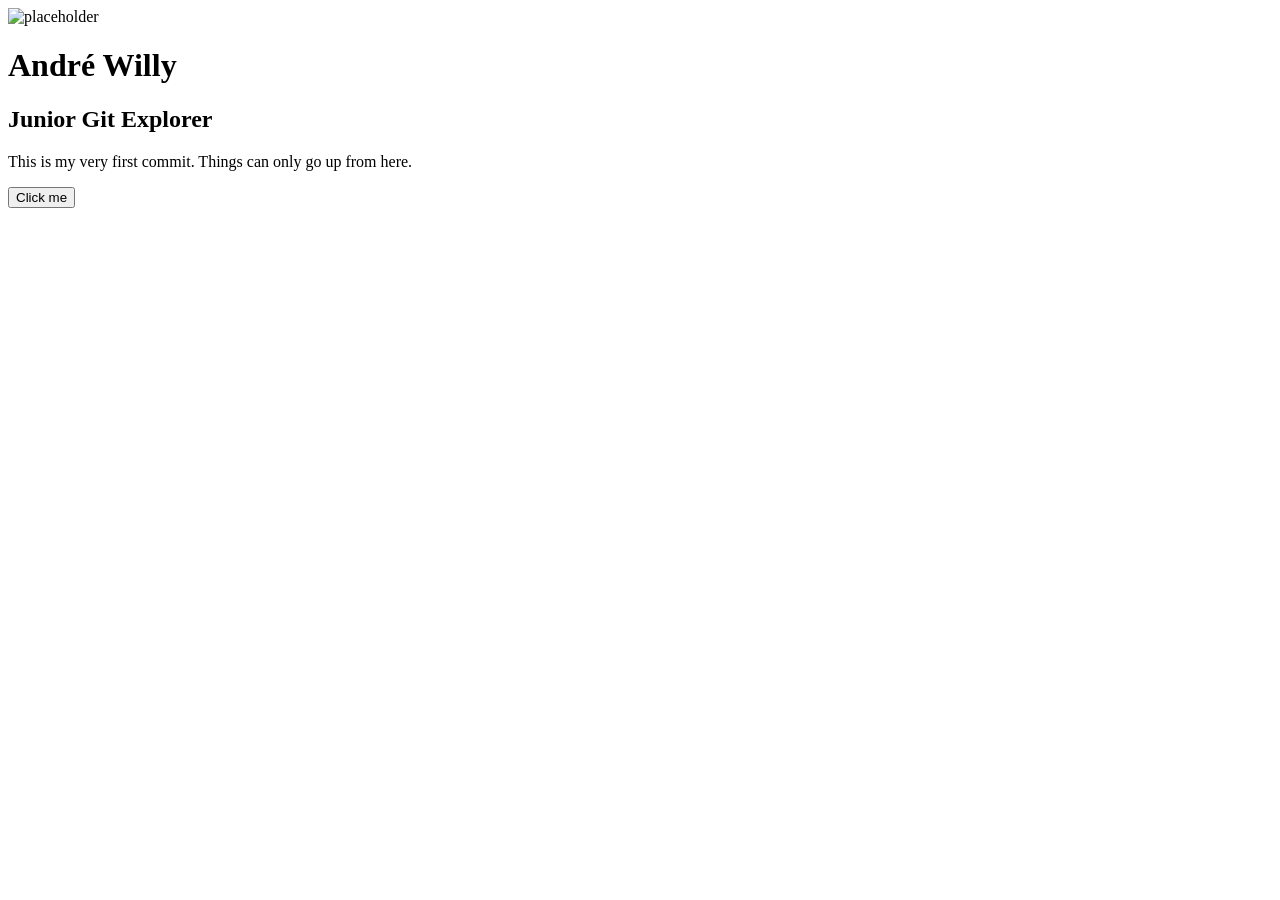
==== index.html @ bfa5598e "Initial workshop site" ====
<!DOCTYPE html>
<html lang="en">
  <head>
    <meta charset="UTF-8" />
    <meta name="viewport" content="width=device-width, initial-scale=1.0" />
    <title>Hello World</title>
    <link rel="stylesheet" href="style.css" />
  </head>
  <body>
    <div class="card">
      <img src="https://media1.tenor.com/m/ekC8G7GhYhwAAAAd/test-nice.gif" alt="placeholder" class="hero-image" />
      <h1>André Willy</h1>
      <h2>Junior Git Explorer</h2>
      <p>This is my very first commit. Things can only go up from here.</p>
      <button onclick="showMessage()">Click me</button>
      <p id="message" class="message"></p>
    </div>
    <script src="script.js"></script>
  </body>
</html>
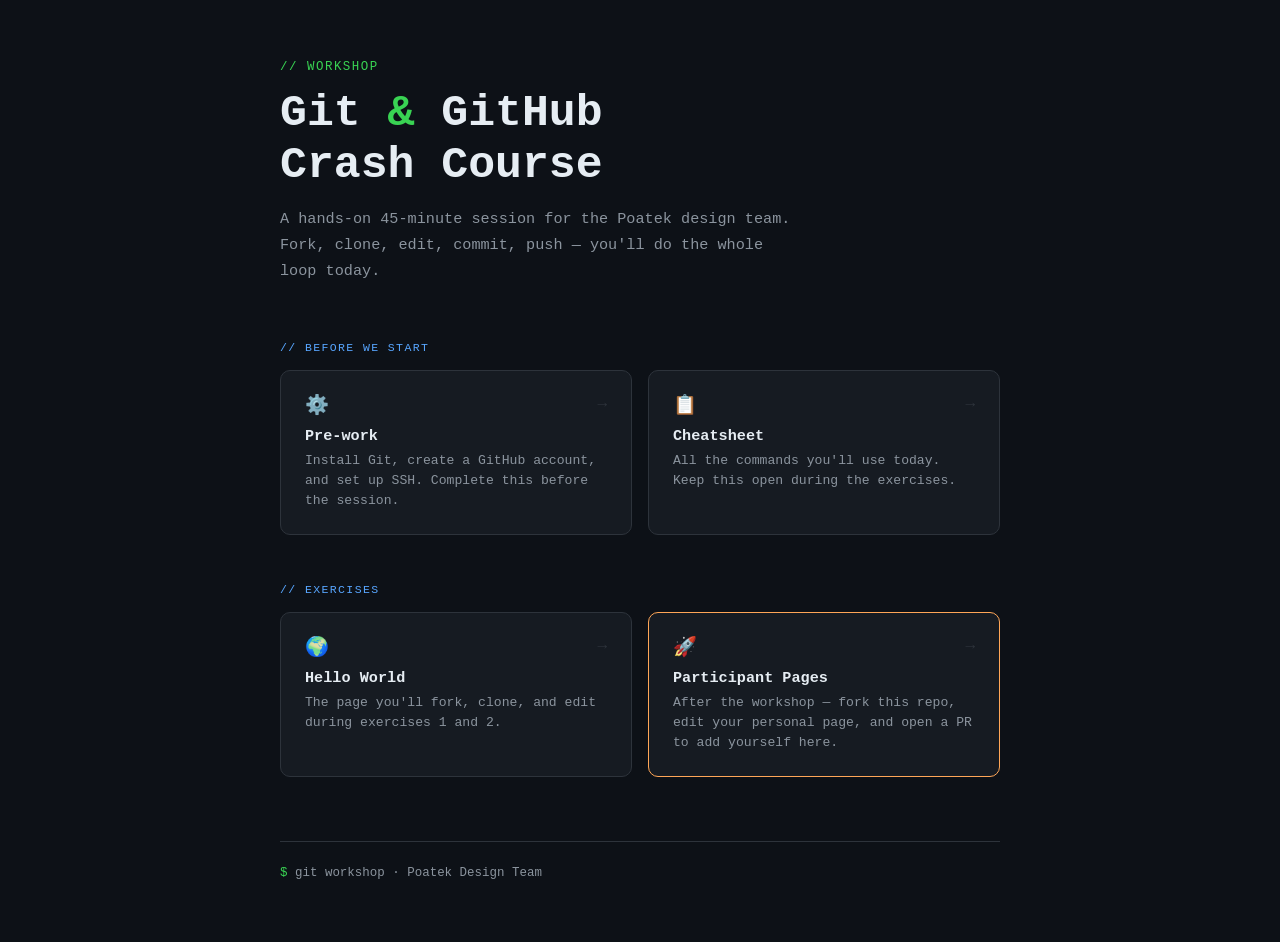
==== commit ca25400f: "Fix index.html - restore workshop landing page" ====
--- a/index.html
+++ b/index.html
@@ -3,18 +3,193 @@
   <head>
     <meta charset="UTF-8" />
     <meta name="viewport" content="width=device-width, initial-scale=1.0" />
-    <title>Hello World</title>
-    <link rel="stylesheet" href="style.css" />
+    <title>Git & GitHub — Workshop</title>
+    <style>
+      * { box-sizing: border-box; margin: 0; padding: 0; }
+
+      body {
+        font-family: monospace;
+        background: #0D1117;
+        color: #E6EDF3;
+        min-height: 100vh;
+        padding: 60px 24px;
+      }
+
+      .container {
+        max-width: 720px;
+        margin: 0 auto;
+      }
+
+      /* ── Header ── */
+      .header {
+        margin-bottom: 56px;
+      }
+
+      .header .label {
+        font-size: 0.78rem;
+        color: #39D353;
+        letter-spacing: 0.12em;
+        text-transform: uppercase;
+        margin-bottom: 14px;
+      }
+
+      .header h1 {
+        font-size: clamp(1.8rem, 5vw, 2.8rem);
+        color: #E6EDF3;
+        font-weight: 700;
+        line-height: 1.15;
+        margin-bottom: 16px;
+      }
+
+      .header h1 span { color: #39D353; }
+
+      .header p {
+        font-size: 0.95rem;
+        color: #8B949E;
+        line-height: 1.7;
+        max-width: 520px;
+      }
+
+      /* ── Section label ── */
+      .section-label {
+        font-size: 0.72rem;
+        color: #58A6FF;
+        letter-spacing: 0.12em;
+        text-transform: uppercase;
+        margin-bottom: 16px;
+        margin-top: 48px;
+      }
+
+      /* ── Cards ── */
+      .cards {
+        display: grid;
+        grid-template-columns: repeat(auto-fill, minmax(280px, 1fr));
+        gap: 16px;
+      }
+
+      .card {
+        display: block;
+        text-decoration: none;
+        background: #161B22;
+        border: 1.5px solid #2D333B;
+        border-radius: 10px;
+        padding: 22px 24px;
+        transition: border-color 0.15s, transform 0.15s;
+      }
+
+      .card:hover {
+        border-color: #39D353;
+        transform: translateY(-2px);
+      }
+
+      .card:hover .card-arrow { color: #39D353; }
+
+      .card-top {
+        display: flex;
+        align-items: center;
+        justify-content: space-between;
+        margin-bottom: 10px;
+      }
+
+      .card-icon {
+        font-size: 1.2rem;
+      }
+
+      .card-arrow {
+        color: #2D333B;
+        font-size: 1rem;
+        transition: color 0.15s;
+      }
+
+      .card h2 {
+        font-size: 0.95rem;
+        color: #E6EDF3;
+        font-weight: 700;
+        margin-bottom: 6px;
+      }
+
+      .card p {
+        font-size: 0.82rem;
+        color: #8B949E;
+        line-height: 1.55;
+      }
+
+      /* ── PR exercise card ── */
+      .card.highlight {
+        border-color: #FFA657;
+      }
+
+      .card.highlight:hover {
+        border-color: #FFA657;
+      }
+
+      .card.highlight:hover .card-arrow { color: #FFA657; }
+
+      /* ── Footer ── */
+      .footer {
+        margin-top: 64px;
+        padding-top: 24px;
+        border-top: 1px solid #2D333B;
+        font-size: 0.78rem;
+        color: #8B949E;
+      }
+
+      .footer span { color: #39D353; }
+    </style>
   </head>
   <body>
-    <div class="card">
-      <img src="https://media1.tenor.com/m/ekC8G7GhYhwAAAAd/test-nice.gif" alt="placeholder" class="hero-image" />
-      <h1>André Willy</h1>
-      <h2>Junior Git Explorer</h2>
-      <p>This is my very first commit. Things can only go up from here.</p>
-      <button onclick="showMessage()">Click me</button>
-      <p id="message" class="message"></p>
+    <div class="container">
+
+      <div class="header">
+        <div class="label">// workshop</div>
+        <h1>Git <span>&</span> GitHub<br>Crash Course</h1>
+        <p>A hands-on 45-minute session for the Poatek design team. Fork, clone, edit, commit, push — you'll do the whole loop today.</p>
+      </div>
+
+      <div class="section-label">// before we start</div>
+      <div class="cards">
+        <a class="card" href="prework.html">
+          <div class="card-top">
+            <span class="card-icon">⚙️</span>
+            <span class="card-arrow">→</span>
+          </div>
+          <h2>Pre-work</h2>
+          <p>Install Git, create a GitHub account, and set up SSH. Complete this before the session.</p>
+        </a>
+        <a class="card" href="cheatsheet.html">
+          <div class="card-top">
+            <span class="card-icon">📋</span>
+            <span class="card-arrow">→</span>
+          </div>
+          <h2>Cheatsheet</h2>
+          <p>All the commands you'll use today. Keep this open during the exercises.</p>
+        </a>
+      </div>
+
+      <div class="section-label">// exercises</div>
+      <div class="cards">
+        <a class="card" href="hello-world/index.html">
+          <div class="card-top">
+            <span class="card-icon">🌍</span>
+            <span class="card-arrow">→</span>
+          </div>
+          <h2>Hello World</h2>
+          <p>The page you'll fork, clone, and edit during exercises 1 and 2.</p>
+        </a>
+        <a class="card highlight" href="participants/index.html">
+          <div class="card-top">
+            <span class="card-icon">🚀</span>
+            <span class="card-arrow">→</span>
+          </div>
+          <h2>Participant Pages</h2>
+          <p>After the workshop — fork this repo, edit your personal page, and open a PR to add yourself here.</p>
+        </a>
+      </div>
+
+      <div class="footer">
+        <span>$</span> git workshop · Poatek Design Team
+      </div>
+
     </div>
-    <script src="script.js"></script>
   </body>
 </html>
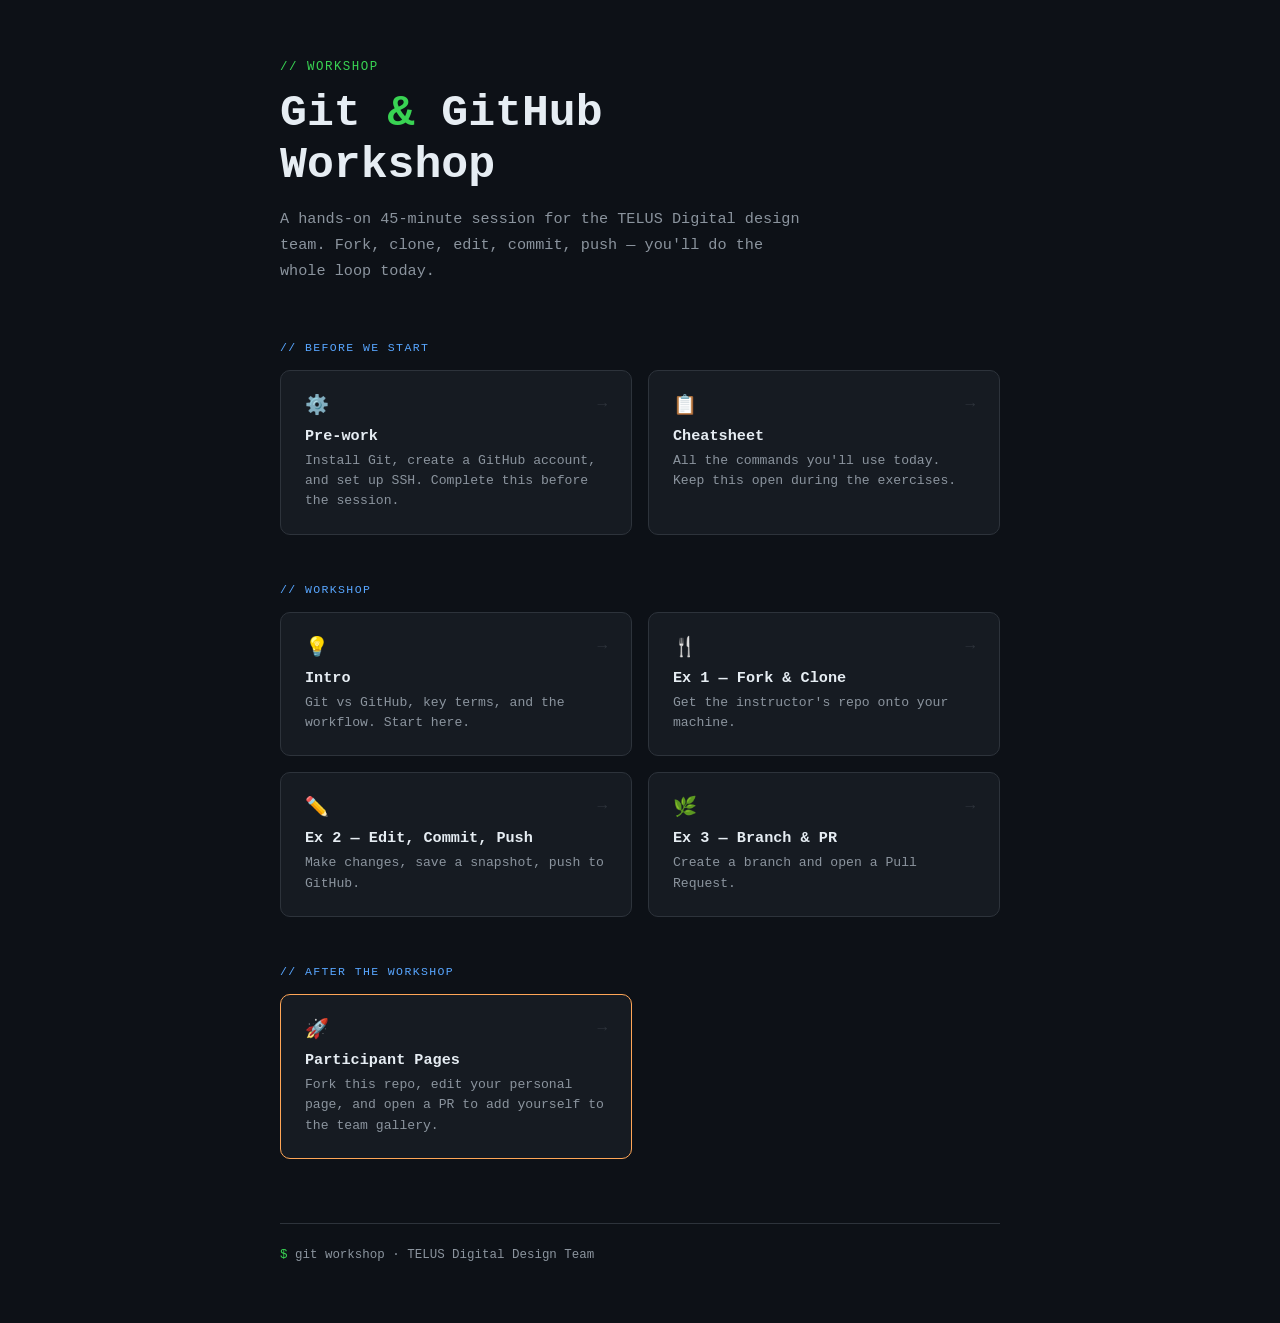
==== commit 8347273e: "Rename to Git and Github Workshop, add intro and exercise pages" ====
--- a/index.html
+++ b/index.html
@@ -3,7 +3,7 @@
   <head>
     <meta charset="UTF-8" />
     <meta name="viewport" content="width=device-width, initial-scale=1.0" />
-    <title>Git & GitHub — Workshop</title>
+    <title>Git & GitHub Workshop</title>
     <style>
       * { box-sizing: border-box; margin: 0; padding: 0; }
 
@@ -142,8 +142,8 @@
 
       <div class="header">
         <div class="label">// workshop</div>
-        <h1>Git <span>&</span> GitHub<br>Crash Course</h1>
-        <p>A hands-on 45-minute session for the Poatek design team. Fork, clone, edit, commit, push — you'll do the whole loop today.</p>
+        <h1>Git <span>&</span> GitHub<br>Workshop</h1>
+        <p>A hands-on 45-minute session for the TELUS Digital design team. Fork, clone, edit, commit, push — you'll do the whole loop today.</p>
       </div>
 
       <div class="section-label">// before we start</div>
@@ -166,28 +166,56 @@
         </a>
       </div>
 
-      <div class="section-label">// exercises</div>
+      <div class="section-label">// workshop</div>
       <div class="cards">
-        <a class="card" href="hello-world/index.html">
-          <div class="card-top">
-            <span class="card-icon">🌍</span>
-            <span class="card-arrow">→</span>
-          </div>
-          <h2>Hello World</h2>
-          <p>The page you'll fork, clone, and edit during exercises 1 and 2.</p>
-        </a>
+        <a class="card" href="intro.html">
+          <div class="card-top">
+            <span class="card-icon">💡</span>
+            <span class="card-arrow">→</span>
+          </div>
+          <h2>Intro</h2>
+          <p>Git vs GitHub, key terms, and the workflow. Start here.</p>
+        </a>
+        <a class="card" href="ex1.html">
+          <div class="card-top">
+            <span class="card-icon">🍴</span>
+            <span class="card-arrow">→</span>
+          </div>
+          <h2>Ex 1 — Fork &amp; Clone</h2>
+          <p>Get the instructor's repo onto your machine.</p>
+        </a>
+        <a class="card" href="ex2.html">
+          <div class="card-top">
+            <span class="card-icon">✏️</span>
+            <span class="card-arrow">→</span>
+          </div>
+          <h2>Ex 2 — Edit, Commit, Push</h2>
+          <p>Make changes, save a snapshot, push to GitHub.</p>
+        </a>
+        <a class="card" href="ex3.html">
+          <div class="card-top">
+            <span class="card-icon">🌿</span>
+            <span class="card-arrow">→</span>
+          </div>
+          <h2>Ex 3 — Branch &amp; PR</h2>
+          <p>Create a branch and open a Pull Request.</p>
+        </a>
+      </div>
+
+      <div class="section-label">// after the workshop</div>
+      <div class="cards">
         <a class="card highlight" href="participants/index.html">
           <div class="card-top">
             <span class="card-icon">🚀</span>
             <span class="card-arrow">→</span>
           </div>
           <h2>Participant Pages</h2>
-          <p>After the workshop — fork this repo, edit your personal page, and open a PR to add yourself here.</p>
+          <p>Fork this repo, edit your personal page, and open a PR to add yourself to the team gallery.</p>
         </a>
       </div>
 
       <div class="footer">
-        <span>$</span> git workshop · Poatek Design Team
+        <span>$</span> git workshop · TELUS Digital Design Team
       </div>
 
     </div>
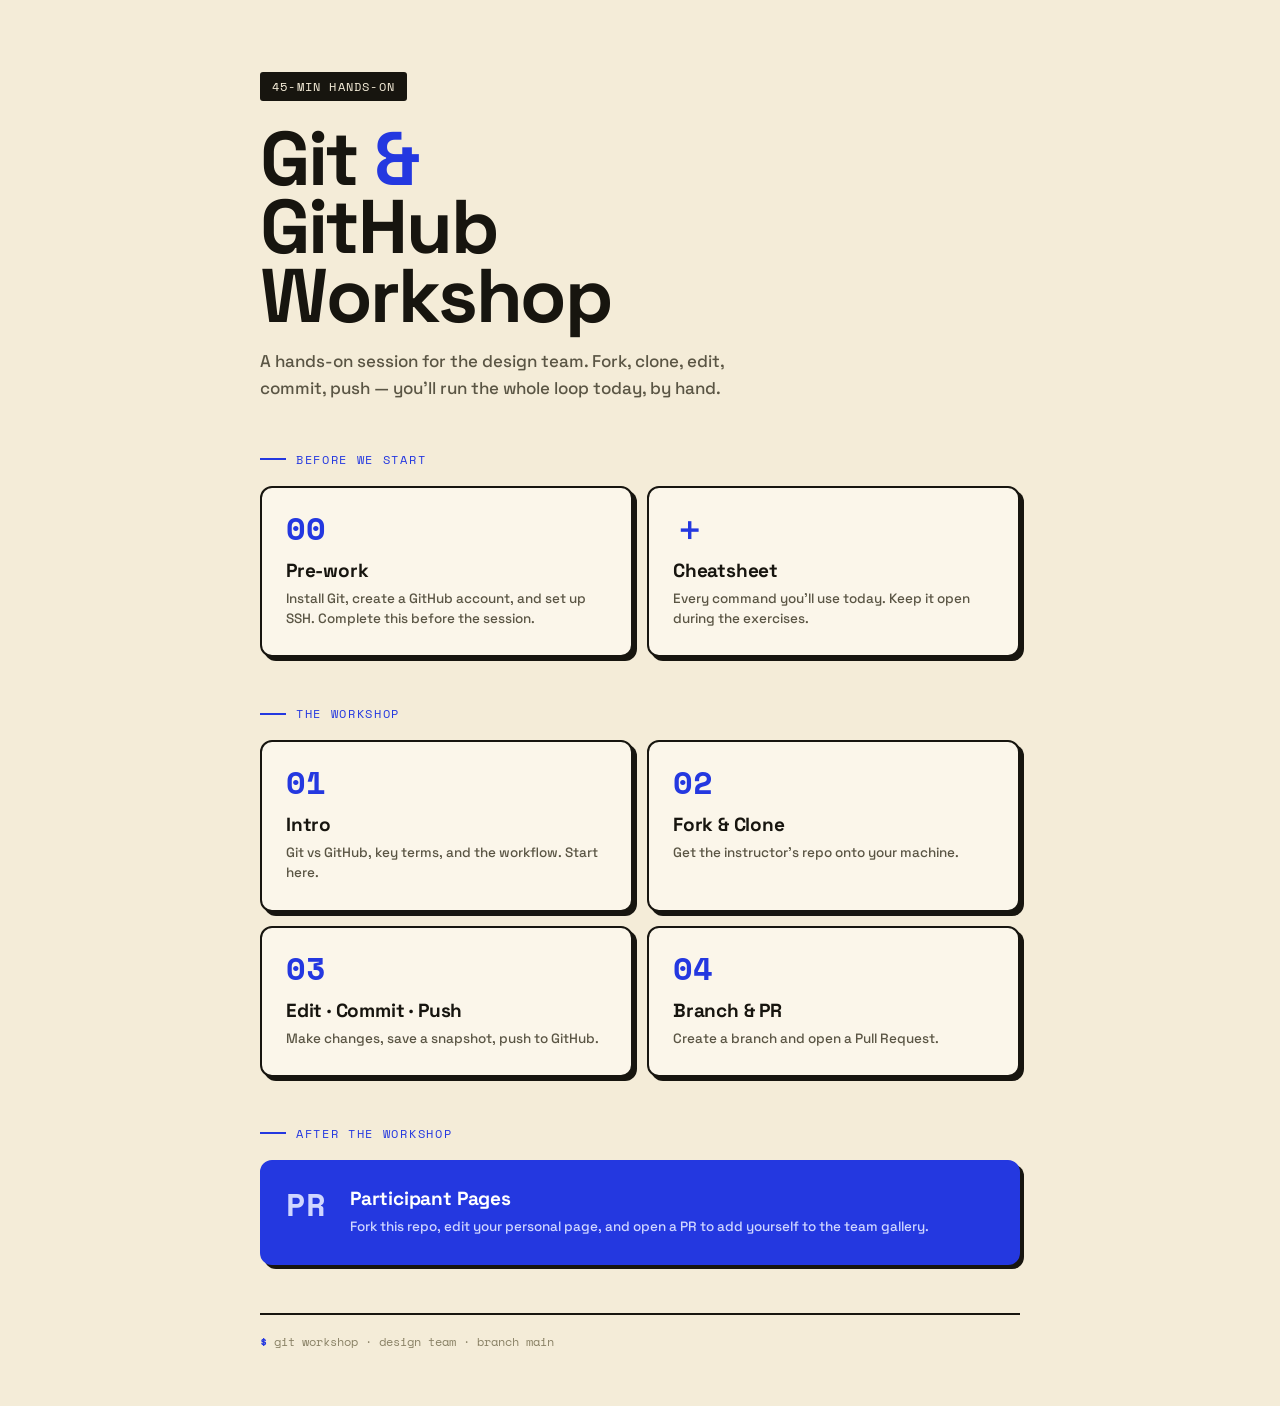
==== commit 1a20e9ca: "Redesign workshop UI with Zine Block theme - Replace dark GitHub-inspired theme with cream/cobalt Zi" ====
--- a/index.html
+++ b/index.html
@@ -1,223 +1,41 @@
 <!DOCTYPE html>
 <html lang="en">
-  <head>
-    <meta charset="UTF-8" />
-    <meta name="viewport" content="width=device-width, initial-scale=1.0" />
-    <title>Git & GitHub Workshop</title>
-    <style>
-      * { box-sizing: border-box; margin: 0; padding: 0; }
-
-      body {
-        font-family: monospace;
-        background: #0D1117;
-        color: #E6EDF3;
-        min-height: 100vh;
-        padding: 60px 24px;
-      }
-
-      .container {
-        max-width: 720px;
-        margin: 0 auto;
-      }
-
-      /* ── Header ── */
-      .header {
-        margin-bottom: 56px;
-      }
-
-      .header .label {
-        font-size: 0.78rem;
-        color: #39D353;
-        letter-spacing: 0.12em;
-        text-transform: uppercase;
-        margin-bottom: 14px;
-      }
-
-      .header h1 {
-        font-size: clamp(1.8rem, 5vw, 2.8rem);
-        color: #E6EDF3;
-        font-weight: 700;
-        line-height: 1.15;
-        margin-bottom: 16px;
-      }
-
-      .header h1 span { color: #39D353; }
-
-      .header p {
-        font-size: 0.95rem;
-        color: #8B949E;
-        line-height: 1.7;
-        max-width: 520px;
-      }
-
-      /* ── Section label ── */
-      .section-label {
-        font-size: 0.72rem;
-        color: #58A6FF;
-        letter-spacing: 0.12em;
-        text-transform: uppercase;
-        margin-bottom: 16px;
-        margin-top: 48px;
-      }
-
-      /* ── Cards ── */
-      .cards {
-        display: grid;
-        grid-template-columns: repeat(auto-fill, minmax(280px, 1fr));
-        gap: 16px;
-      }
-
-      .card {
-        display: block;
-        text-decoration: none;
-        background: #161B22;
-        border: 1.5px solid #2D333B;
-        border-radius: 10px;
-        padding: 22px 24px;
-        transition: border-color 0.15s, transform 0.15s;
-      }
-
-      .card:hover {
-        border-color: #39D353;
-        transform: translateY(-2px);
-      }
-
-      .card:hover .card-arrow { color: #39D353; }
-
-      .card-top {
-        display: flex;
-        align-items: center;
-        justify-content: space-between;
-        margin-bottom: 10px;
-      }
-
-      .card-icon {
-        font-size: 1.2rem;
-      }
-
-      .card-arrow {
-        color: #2D333B;
-        font-size: 1rem;
-        transition: color 0.15s;
-      }
-
-      .card h2 {
-        font-size: 0.95rem;
-        color: #E6EDF3;
-        font-weight: 700;
-        margin-bottom: 6px;
-      }
-
-      .card p {
-        font-size: 0.82rem;
-        color: #8B949E;
-        line-height: 1.55;
-      }
-
-      /* ── PR exercise card ── */
-      .card.highlight {
-        border-color: #FFA657;
-      }
-
-      .card.highlight:hover {
-        border-color: #FFA657;
-      }
-
-      .card.highlight:hover .card-arrow { color: #FFA657; }
-
-      /* ── Footer ── */
-      .footer {
-        margin-top: 64px;
-        padding-top: 24px;
-        border-top: 1px solid #2D333B;
-        font-size: 0.78rem;
-        color: #8B949E;
-      }
-
-      .footer span { color: #39D353; }
-    </style>
-  </head>
-  <body>
-    <div class="container">
-
-      <div class="header">
-        <div class="label">// workshop</div>
-        <h1>Git <span>&</span> GitHub<br>Workshop</h1>
-        <p>A hands-on 45-minute session for the TELUS Digital design team. Fork, clone, edit, commit, push — you'll do the whole loop today.</p>
-      </div>
-
-      <div class="section-label">// before we start</div>
-      <div class="cards">
-        <a class="card" href="prework.html">
-          <div class="card-top">
-            <span class="card-icon">⚙️</span>
-            <span class="card-arrow">→</span>
-          </div>
-          <h2>Pre-work</h2>
-          <p>Install Git, create a GitHub account, and set up SSH. Complete this before the session.</p>
-        </a>
-        <a class="card" href="cheatsheet.html">
-          <div class="card-top">
-            <span class="card-icon">📋</span>
-            <span class="card-arrow">→</span>
-          </div>
-          <h2>Cheatsheet</h2>
-          <p>All the commands you'll use today. Keep this open during the exercises.</p>
-        </a>
-      </div>
-
-      <div class="section-label">// workshop</div>
-      <div class="cards">
-        <a class="card" href="intro.html">
-          <div class="card-top">
-            <span class="card-icon">💡</span>
-            <span class="card-arrow">→</span>
-          </div>
-          <h2>Intro</h2>
-          <p>Git vs GitHub, key terms, and the workflow. Start here.</p>
-        </a>
-        <a class="card" href="ex1.html">
-          <div class="card-top">
-            <span class="card-icon">🍴</span>
-            <span class="card-arrow">→</span>
-          </div>
-          <h2>Ex 1 — Fork &amp; Clone</h2>
-          <p>Get the instructor's repo onto your machine.</p>
-        </a>
-        <a class="card" href="ex2.html">
-          <div class="card-top">
-            <span class="card-icon">✏️</span>
-            <span class="card-arrow">→</span>
-          </div>
-          <h2>Ex 2 — Edit, Commit, Push</h2>
-          <p>Make changes, save a snapshot, push to GitHub.</p>
-        </a>
-        <a class="card" href="ex3.html">
-          <div class="card-top">
-            <span class="card-icon">🌿</span>
-            <span class="card-arrow">→</span>
-          </div>
-          <h2>Ex 3 — Branch &amp; PR</h2>
-          <p>Create a branch and open a Pull Request.</p>
-        </a>
-      </div>
-
-      <div class="section-label">// after the workshop</div>
-      <div class="cards">
-        <a class="card highlight" href="participants/index.html">
-          <div class="card-top">
-            <span class="card-icon">🚀</span>
-            <span class="card-arrow">→</span>
-          </div>
-          <h2>Participant Pages</h2>
-          <p>Fork this repo, edit your personal page, and open a PR to add yourself to the team gallery.</p>
-        </a>
-      </div>
-
-      <div class="footer">
-        <span>$</span> git workshop · TELUS Digital Design Team
-      </div>
-
-    </div>
-  </body>
+<head>
+<meta charset="utf-8">
+<meta name="viewport" content="width=device-width, initial-scale=1">
+<title>Git & GitHub Workshop</title>
+<link rel="preconnect" href="https://fonts.googleapis.com">
+<link rel="preconnect" href="https://fonts.gstatic.com" crossorigin>
+<link href="https://fonts.googleapis.com/css2?family=Space+Mono:wght@400;700&family=Space+Grotesk:wght@400;500;600;700&display=swap" rel="stylesheet">
+<link rel="stylesheet" href="workshop.css">
+<style>
+.wrap{padding:72px 24px 56px}
+h1{font-size:76px;line-height:.9;margin:24px 0 0}
+.lead{max-width:480px}
+</style>
+</head>
+<body>
+<div class="wrap"><div class="shell">
+<div class="kick">45-min hands-on</div>
+<h1>Git <mark>&</mark><br>GitHub<br>Workshop</h1>
+<p class="lead">A hands-on session for the design team. Fork, clone, edit, commit, push — you'll run the whole loop today, by hand.</p>
+<div class="sec">before we start</div>
+<div class="cards">
+<a class="card" href="prework.html"><div class="num">00</div><h2>Pre-work</h2><p>Install Git, create a GitHub account, and set up SSH. Complete this before the session.</p></a>
+<a class="card" href="cheatsheet.html"><div class="num">＋</div><h2>Cheatsheet</h2><p>Every command you'll use today. Keep it open during the exercises.</p></a>
+</div>
+<div class="sec">the workshop</div>
+<div class="cards">
+<a class="card" href="intro.html"><div class="num">01</div><h2>Intro</h2><p>Git vs GitHub, key terms, and the workflow. Start here.</p></a>
+<a class="card" href="ex1.html"><div class="num">02</div><h2>Fork & Clone</h2><p>Get the instructor's repo onto your machine.</p></a>
+<a class="card" href="ex2.html"><div class="num">03</div><h2>Edit · Commit · Push</h2><p>Make changes, save a snapshot, push to GitHub.</p></a>
+<a class="card" href="ex3.html"><div class="num">04</div><h2>Branch & PR</h2><p>Create a branch and open a Pull Request.</p></a>
+</div>
+<div class="sec">after the workshop</div>
+<div class="cards">
+<a class="card wide" href="participants/index.html"><div class="num">PR</div><div class="wide-body"><h2>Participant Pages</h2><p>Fork this repo, edit your personal page, and open a PR to add yourself to the team gallery.</p></div></a>
+</div>
+<div class="foot"><b>$</b> git workshop · design team · branch main</div>
+</div></div>
+</body>
 </html>
--- a/workshop.css
+++ b/workshop.css
@@ -0,0 +1,91 @@
+@import url('https://fonts.googleapis.com/css2?family=Space+Mono:wght@400;700&family=Space+Grotesk:wght@400;500;600;700&display=swap');
+
+:root{
+  --cream:#F4ECD8;
+  --card:#FBF6EA;
+  --ink:#17150F;
+  --cobalt:#2438E0;
+  --cobalt-soft:#cfd6ff;
+  --muted:#5a5544;
+  --line:#17150F;
+}
+body{margin:0}
+.wrap{min-height:100vh;background:var(--cream);color:var(--ink);font-family:'Space Grotesk',sans-serif;padding:56px 24px}
+.shell{max-width:760px;margin:0 auto}
+
+/* back link */
+.back{display:flex;width:fit-content;align-items:center;gap:7px;font-family:'Space Mono',monospace;font-size:13px;color:var(--ink);text-decoration:none;margin-bottom:34px;border-bottom:2px solid transparent;transition:border-color .14s,color .14s}
+.back:hover{color:var(--cobalt);border-color:var(--cobalt)}
+
+/* header bits */
+.kick{display:inline-block;background:var(--ink);color:var(--cream);font-family:'Space Mono',monospace;font-size:12px;letter-spacing:.1em;text-transform:uppercase;padding:6px 12px;border-radius:3px}
+.badge{display:inline-block;font-family:'Space Mono',monospace;font-size:12px;color:var(--cobalt);border:2px solid var(--cobalt);border-radius:30px;padding:4px 12px}
+h1{font-size:54px;font-weight:700;line-height:.96;letter-spacing:-.03em;margin:22px 0 0}
+h1 mark{background:none;color:var(--cobalt)}
+.lead{font-size:17px;line-height:1.6;color:var(--muted);max-width:520px;margin-top:18px;font-weight:500}
+
+/* section label */
+.sec{font-family:'Space Mono',monospace;font-size:12px;letter-spacing:.14em;text-transform:uppercase;color:var(--cobalt);margin:48px 0 18px;display:flex;gap:10px;align-items:center}
+.sec::before{content:"";width:26px;height:2px;background:var(--cobalt);display:inline-block}
+
+/* generic prose */
+.p{font-size:15px;line-height:1.65;color:var(--muted);font-weight:500;margin:0 0 14px}
+
+/* index cards */
+.cards{display:grid;grid-template-columns:1fr 1fr;gap:14px}
+.card{background:var(--card);border:2px solid var(--ink);border-radius:12px;padding:24px 24px 26px;text-decoration:none;color:inherit;box-shadow:4px 4px 0 var(--ink);transition:transform .14s,box-shadow .14s}
+.card:hover{transform:translate(-3px,-3px);box-shadow:8px 8px 0 var(--cobalt)}
+.num{font-family:'Space Mono',monospace;font-size:32px;font-weight:700;color:var(--cobalt);line-height:1;margin-bottom:14px}
+.card h2{font-size:19px;font-weight:700;margin:0 0 6px;letter-spacing:-.01em}
+.card p{font-size:13.5px;line-height:1.5;color:var(--muted);margin:0;font-weight:500}
+.wide{grid-column:1 / -1;background:var(--cobalt);border-color:var(--cobalt);color:#fff;box-shadow:4px 4px 0 var(--ink);display:flex;align-items:center;gap:24px}
+.wide:hover{box-shadow:8px 8px 0 var(--ink)}
+.wide .num,.wide p{color:var(--cobalt-soft)}
+.wide .wide-body{flex:1}
+
+/* steps */
+.steps{display:flex;flex-direction:column}
+.step{display:flex;gap:20px;padding:22px 0;border-top:2px solid rgba(23,21,15,.12)}
+.step:first-child{border-top:none}
+.step-num{flex-shrink:0;width:34px;height:34px;border-radius:50%;background:var(--card);border:2px solid var(--cobalt);font-family:'Space Mono',monospace;font-size:14px;font-weight:700;color:var(--cobalt);display:flex;align-items:center;justify-content:center;margin-top:2px}
+.step-body{flex:1;min-width:0}
+.step-body h2{font-size:17px;font-weight:700;color:var(--ink);margin:0 0 7px;letter-spacing:-.01em}
+.step-body p{font-size:14px;color:var(--muted);line-height:1.6;margin:0 0 9px;font-weight:500}
+.step-body p:last-child{margin-bottom:0}
+
+/* code blocks */
+.code{position:relative;display:block;background:var(--ink);color:var(--cream);font-family:'Space Mono',monospace;font-size:14px;border-radius:8px;padding:14px 50px 14px 16px;margin:10px 0;line-height:1.9;white-space:pre-wrap;word-break:break-word}
+.code .tk{color:#9fb0ff}
+.inline{font-family:'Space Mono',monospace;font-size:.88em;background:#e7ddc6;color:var(--cobalt);border-radius:4px;padding:1px 6px}
+.copy-btn{position:absolute;top:9px;right:9px;background:transparent;border:1px solid rgba(244,236,216,.3);border-radius:5px;color:var(--cream);font-size:11px;font-family:'Space Mono',monospace;padding:3px 8px;cursor:pointer;transition:border-color .14s,color .14s}
+.copy-btn:hover{border-color:var(--cobalt-soft);color:var(--cobalt-soft)}
+
+/* tooltips */
+.tt{position:relative;cursor:help;border-bottom:1px dashed rgba(159,176,255,.6)}
+.tt:hover{color:#fff}
+.tt::after{content:attr(data-tip);position:absolute;bottom:calc(100% + 8px);left:50%;transform:translateX(-50%);background:var(--cream);color:var(--ink);border:2px solid var(--cobalt);border-radius:6px;padding:5px 10px;font-size:12px;font-family:'Space Grotesk',sans-serif;font-weight:600;white-space:nowrap;pointer-events:none;opacity:0;transition:opacity .14s;z-index:50}
+.tt:hover::after{opacity:1}
+
+/* note / callout */
+.note{background:var(--card);border:2px solid var(--ink);border-left-width:6px;border-radius:8px;padding:13px 16px;font-size:13.5px;color:var(--muted);line-height:1.6;margin:10px 0;font-weight:500}
+.note strong{color:var(--ink)}
+.note.ok{border-color:var(--cobalt)}
+.note.ok strong{color:var(--cobalt)}
+
+/* links */
+a.link{color:var(--cobalt);font-weight:600}
+
+/* up-next CTA */
+.next{display:flex;align-items:center;justify-content:space-between;gap:18px;background:var(--cobalt);border:2px solid var(--cobalt);border-radius:12px;padding:22px 24px;text-decoration:none;color:#fff;box-shadow:4px 4px 0 var(--ink);margin-top:52px;transition:transform .14s,box-shadow .14s}
+.next:hover{transform:translate(-3px,-3px);box-shadow:8px 8px 0 var(--ink)}
+.next .nx-label{font-family:'Space Mono',monospace;font-size:11px;letter-spacing:.12em;text-transform:uppercase;color:var(--cobalt-soft);margin-bottom:4px}
+.next h3{font-size:18px;font-weight:700;margin:0;letter-spacing:-.01em}
+.next .nx-arrow{font-size:26px}
+
+/* footer */
+.foot{font-family:'Space Mono',monospace;font-size:12px;color:#8a8266;margin-top:48px;padding-top:18px;border-top:2px solid var(--ink)}
+.foot b{color:var(--cobalt);font-weight:700}
+
+.divider{border:none;border-top:2px solid rgba(23,21,15,.12);margin:36px 0}
+
+.done-banner{background:var(--card);border:2px solid var(--cobalt);border-radius:12px;box-shadow:4px 4px 0 var(--cobalt);padding:22px 24px;font-family:'Space Mono',monospace;font-size:15px;color:var(--cobalt);text-align:center;margin-top:44px;font-weight:700}
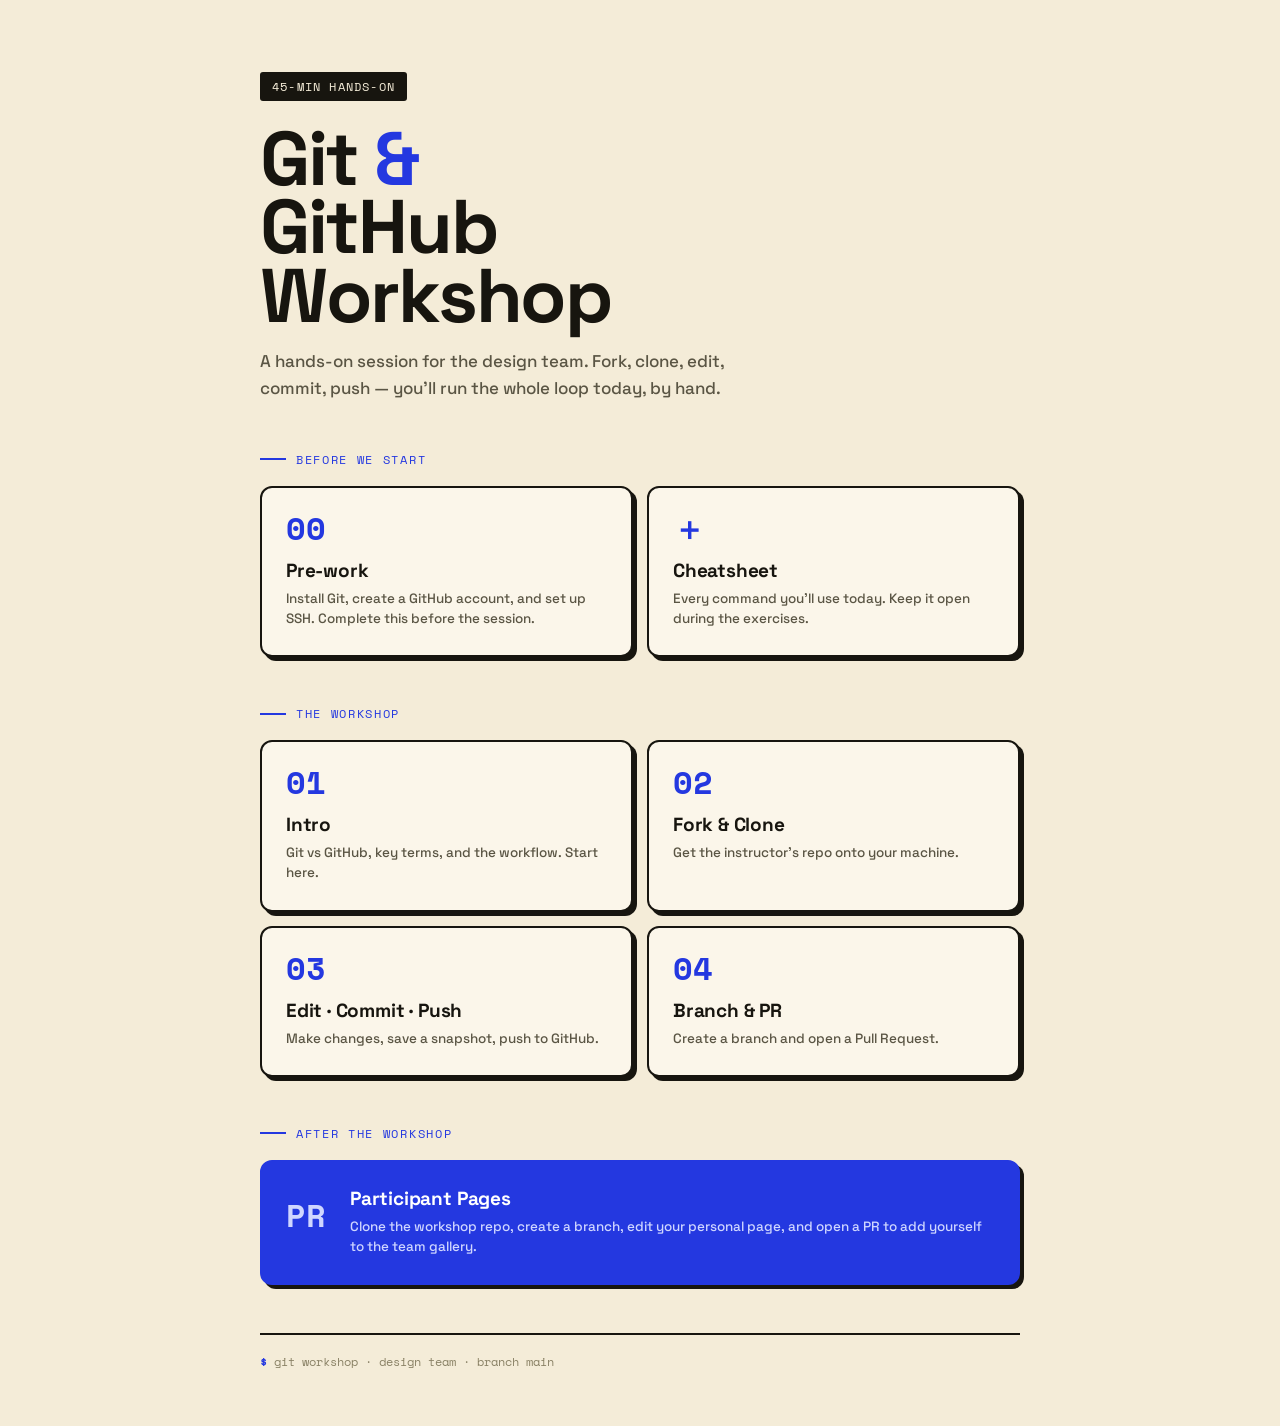
==== commit f0697fd3: "Add participant gallery with step-by-step PR workflow - participants/index.html: full branch-based w" ====
--- a/index.html
+++ b/index.html
@@ -33,7 +33,7 @@
 </div>
 <div class="sec">after the workshop</div>
 <div class="cards">
-<a class="card wide" href="participants/index.html"><div class="num">PR</div><div class="wide-body"><h2>Participant Pages</h2><p>Fork this repo, edit your personal page, and open a PR to add yourself to the team gallery.</p></div></a>
+<a class="card wide" href="participants/index.html"><div class="num">PR</div><div class="wide-body"><h2>Participant Pages</h2><p>Clone the workshop repo, create a branch, edit your personal page, and open a PR to add yourself to the team gallery.</p></div></a>
 </div>
 <div class="foot"><b>$</b> git workshop · design team · branch main</div>
 </div></div>
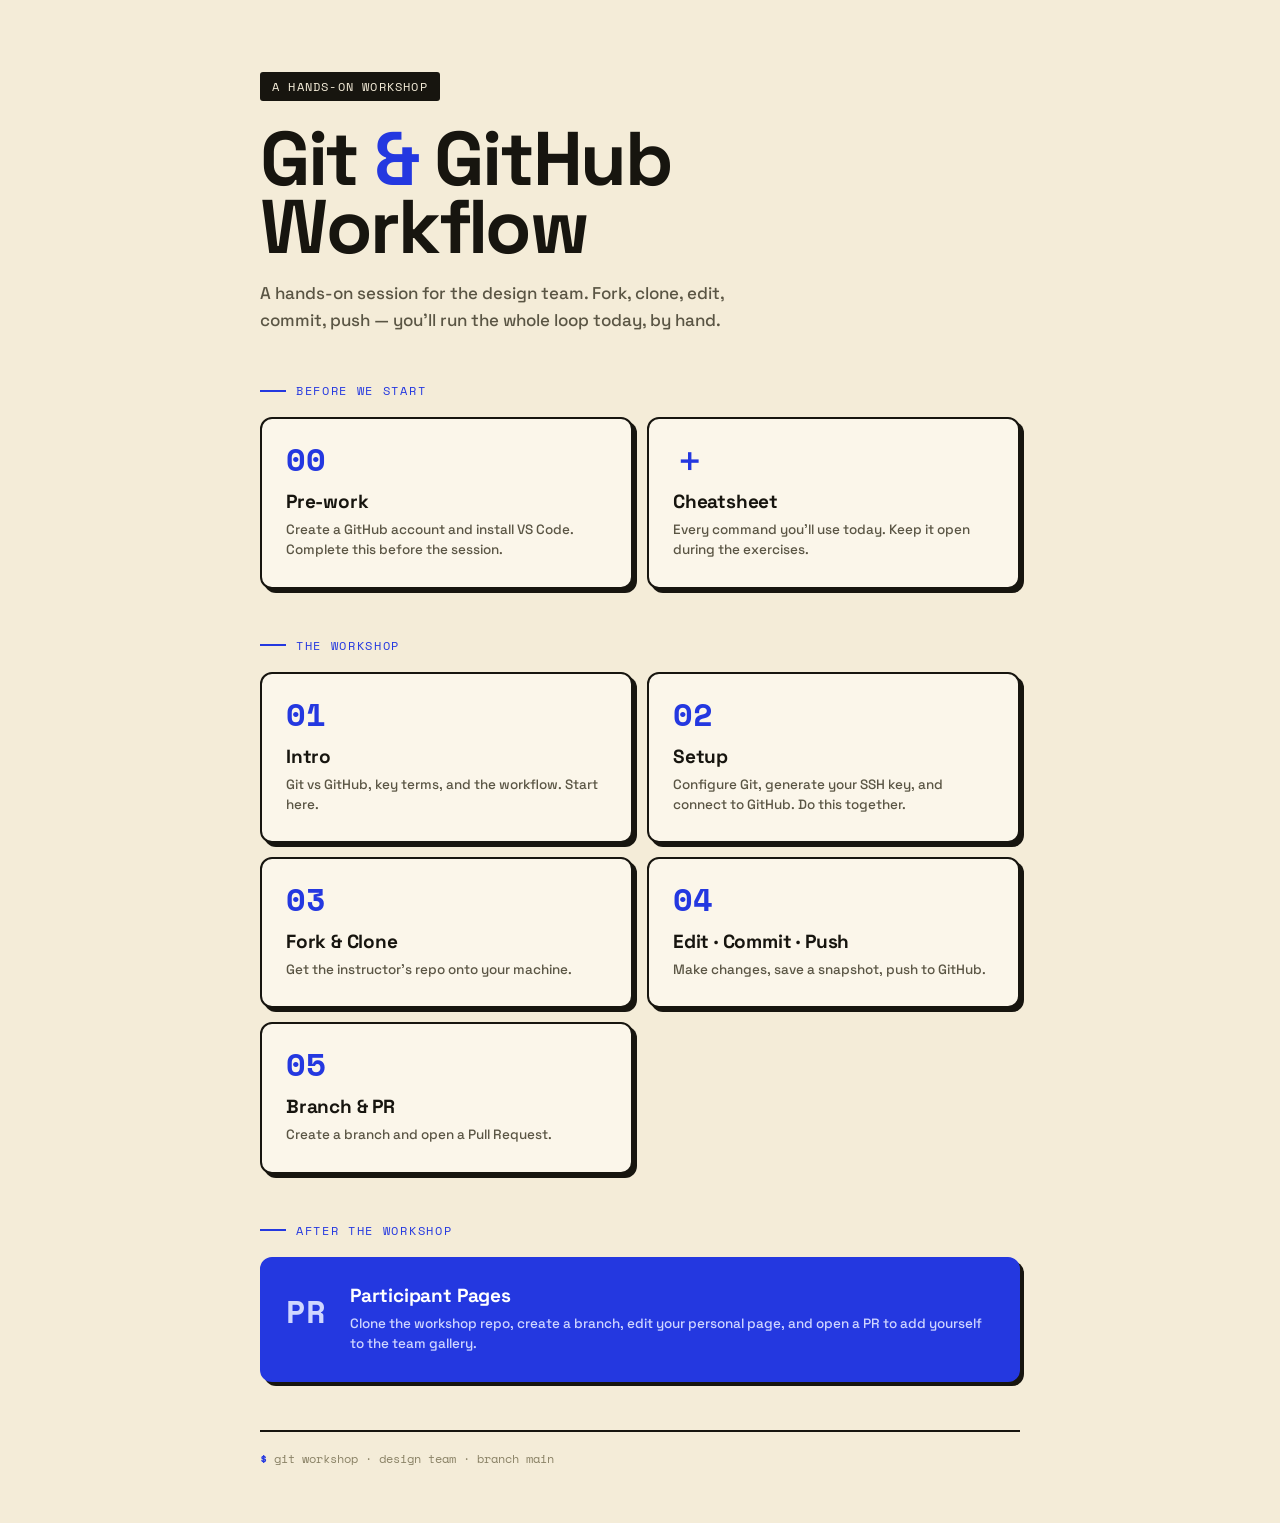
==== commit 31a7a43f: "Add setup block, update pre-work, improve exercise content and flow" ====
--- a/index.html
+++ b/index.html
@@ -8,6 +8,7 @@
 <link rel="preconnect" href="https://fonts.gstatic.com" crossorigin>
 <link href="https://fonts.googleapis.com/css2?family=Space+Mono:wght@400;700&family=Space+Grotesk:wght@400;500;600;700&display=swap" rel="stylesheet">
 <link rel="stylesheet" href="workshop.css">
+<link rel="icon" type="image/svg+xml" href="favicon.svg">
 <style>
 .wrap{padding:72px 24px 56px}
 h1{font-size:76px;line-height:.9;margin:24px 0 0}
@@ -16,20 +17,21 @@
 </head>
 <body>
 <div class="wrap"><div class="shell">
-<div class="kick">45-min hands-on</div>
-<h1>Git <mark>&</mark><br>GitHub<br>Workshop</h1>
+<div class="kick">A hands-on workshop</div>
+<h1>Git <mark>&</mark> GitHub<br>Workflow</h1>
 <p class="lead">A hands-on session for the design team. Fork, clone, edit, commit, push — you'll run the whole loop today, by hand.</p>
 <div class="sec">before we start</div>
 <div class="cards">
-<a class="card" href="prework.html"><div class="num">00</div><h2>Pre-work</h2><p>Install Git, create a GitHub account, and set up SSH. Complete this before the session.</p></a>
+<a class="card" href="prework.html"><div class="num">00</div><h2>Pre-work</h2><p>Create a GitHub account and install VS Code. Complete this before the session.</p></a>
 <a class="card" href="cheatsheet.html"><div class="num">＋</div><h2>Cheatsheet</h2><p>Every command you'll use today. Keep it open during the exercises.</p></a>
 </div>
 <div class="sec">the workshop</div>
 <div class="cards">
 <a class="card" href="intro.html"><div class="num">01</div><h2>Intro</h2><p>Git vs GitHub, key terms, and the workflow. Start here.</p></a>
-<a class="card" href="ex1.html"><div class="num">02</div><h2>Fork & Clone</h2><p>Get the instructor's repo onto your machine.</p></a>
-<a class="card" href="ex2.html"><div class="num">03</div><h2>Edit · Commit · Push</h2><p>Make changes, save a snapshot, push to GitHub.</p></a>
-<a class="card" href="ex3.html"><div class="num">04</div><h2>Branch & PR</h2><p>Create a branch and open a Pull Request.</p></a>
+<a class="card" href="setup.html"><div class="num">02</div><h2>Setup</h2><p>Configure Git, generate your SSH key, and connect to GitHub. Do this together.</p></a>
+<a class="card" href="ex1.html"><div class="num">03</div><h2>Fork & Clone</h2><p>Get the instructor's repo onto your machine.</p></a>
+<a class="card" href="ex2.html"><div class="num">04</div><h2>Edit · Commit · Push</h2><p>Make changes, save a snapshot, push to GitHub.</p></a>
+<a class="card" href="ex3.html"><div class="num">05</div><h2>Branch & PR</h2><p>Create a branch and open a Pull Request.</p></a>
 </div>
 <div class="sec">after the workshop</div>
 <div class="cards">
